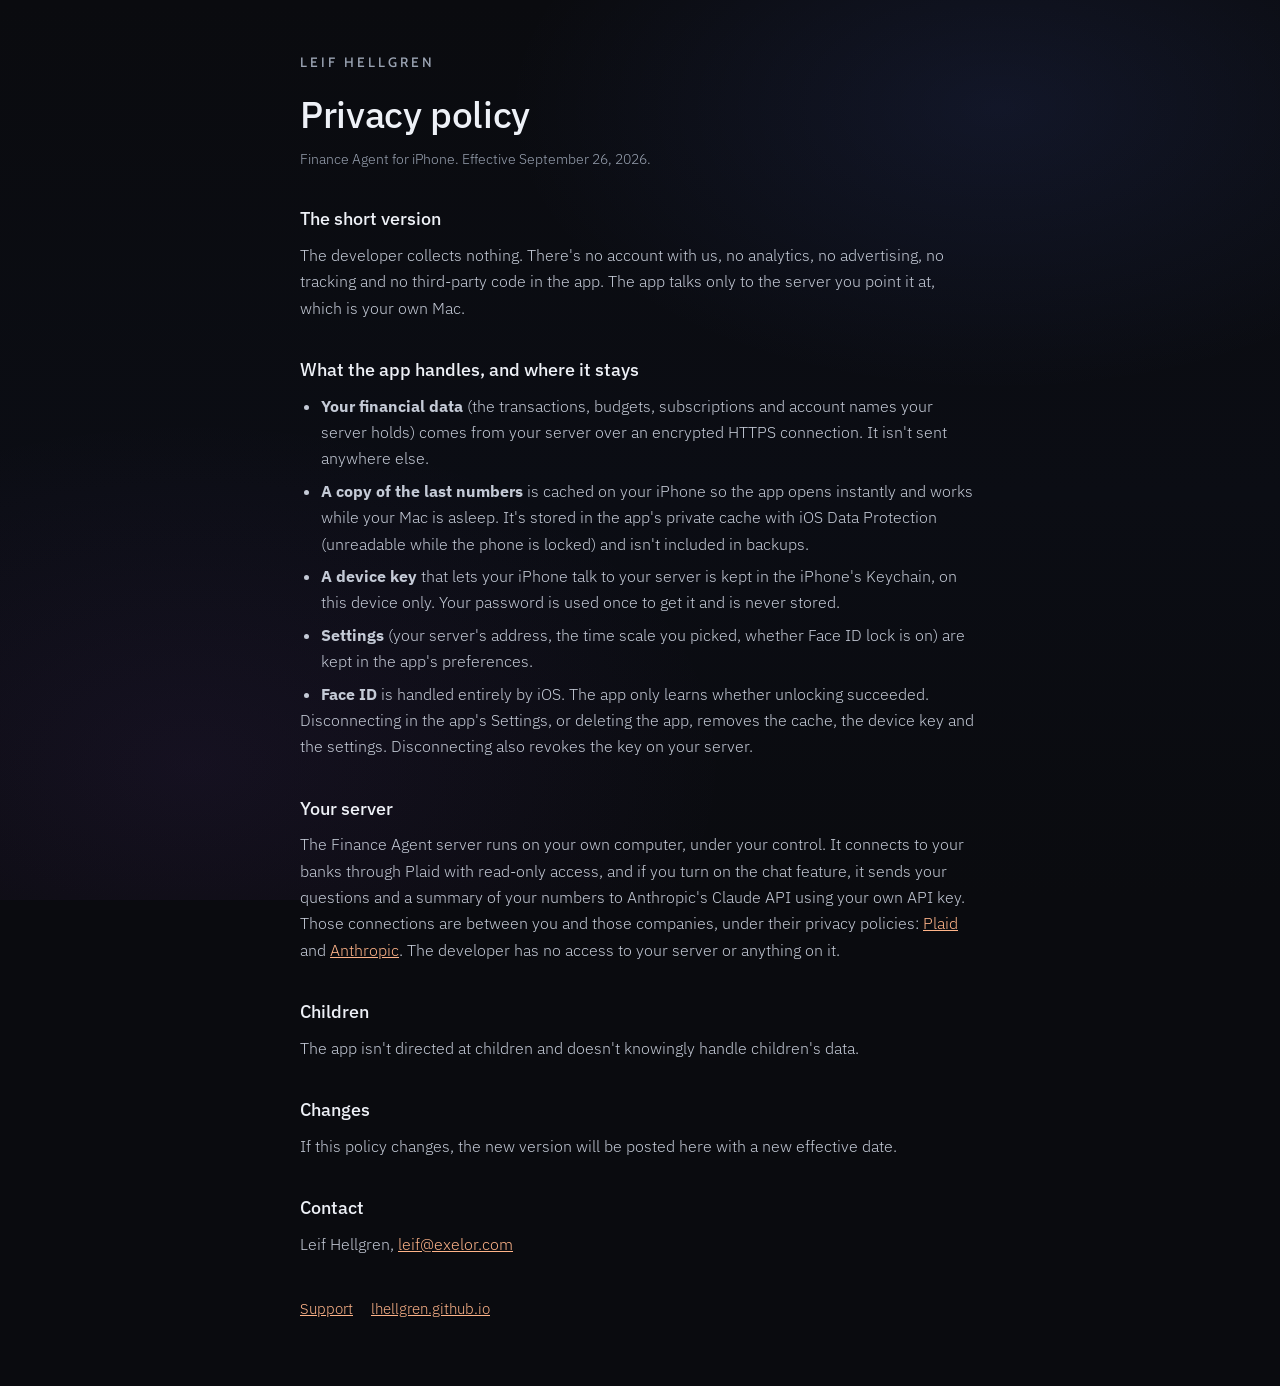
==== finance-agent/privacy.html @ ecdce0dc "Finance Agent: support and privacy pages for the App Store listing /finance-agent/ (support: what it" ====
<!DOCTYPE html>
<html lang="en">
<head>
<meta charset="UTF-8" />
<meta name="viewport" content="width=device-width, initial-scale=1.0" />
<title>Finance Agent · Privacy policy</title>
<meta name="description" content="Finance Agent collects no data. Your financial data stays on your own Mac and iPhone." />
<meta name="theme-color" content="#0a0b0f" />
<link rel="canonical" href="https://lhellgren.github.io/finance-agent/privacy.html" />
<link rel="preconnect" href="https://fonts.googleapis.com" />
<link rel="preconnect" href="https://fonts.gstatic.com" crossorigin />
<link href="https://fonts.googleapis.com/css2?family=IBM+Plex+Sans:wght@300;500&family=IBM+Plex+Mono:wght@400&family=Cabin:wght@500&display=swap" rel="stylesheet" />
<link rel="stylesheet" href="style.css" />
</head>
<body>
<div class="amb"></div>
<main>
  <a class="name" href="/">Leif Hellgren</a>
  <h1>Privacy policy</h1>
  <p class="muted">Finance Agent for iPhone. Effective September 26, 2026.</p>

  <h2>The short version</h2>
  <p>The developer collects nothing. There's no account with us, no analytics, no advertising, no
  tracking and no third-party code in the app. The app talks only to the server you point it at,
  which is your own Mac.</p>

  <h2>What the app handles, and where it stays</h2>
  <ul>
    <li><b>Your financial data</b> (the transactions, budgets, subscriptions and account names your server holds) comes
      from your server over an encrypted HTTPS connection. It isn't sent anywhere else.</li>
    <li><b>A copy of the last numbers</b> is cached on your iPhone so the app opens instantly and works
      while your Mac is asleep. It's stored in the app's private cache with iOS Data Protection
      (unreadable while the phone is locked) and isn't included in backups.</li>
    <li><b>A device key</b> that lets your iPhone talk to your server is kept in the iPhone's Keychain,
      on this device only. Your password is used once to get it and is never stored.</li>
    <li><b>Settings</b> (your server's address, the time scale you picked, whether Face ID lock is on)
      are kept in the app's preferences.</li>
    <li><b>Face ID</b> is handled entirely by iOS. The app only learns whether unlocking succeeded.</li>
  </ul>
  <p>Disconnecting in the app's Settings, or deleting the app, removes the cache, the device key and
  the settings. Disconnecting also revokes the key on your server.</p>

  <h2>Your server</h2>
  <p>The Finance Agent server runs on your own computer, under your control. It connects to your banks
  through Plaid with read-only access, and if you turn on the chat feature, it sends your questions and
  a summary of your numbers to Anthropic's Claude API using your own API key. Those connections are
  between you and those companies, under their privacy policies:
  <a href="https://plaid.com/legal/#end-user-privacy-policy">Plaid</a> and
  <a href="https://www.anthropic.com/legal/privacy">Anthropic</a>. The developer has no access to your
  server or anything on it.</p>

  <h2>Children</h2>
  <p>The app isn't directed at children and doesn't knowingly handle children's data.</p>

  <h2>Changes</h2>
  <p>If this policy changes, the new version will be posted here with a new effective date.</p>

  <h2>Contact</h2>
  <p>Leif Hellgren, <a href="mailto:leif@exelor.com?subject=Finance%20Agent%20privacy">leif@exelor.com</a></p>

  <nav class="links">
    <a href="./">Support</a>
    <a href="/">lhellgren.github.io</a>
  </nav>
</main>
</body>
</html>
---- finance-agent/style.css ----
/* Finance Agent support + privacy pages: the site's palette and type, long-form layout. */
:root { --bg:#0a0b0f; --ink:#eef1f7; --ink-dim:#9aa3b2; --ink-body:#c4cad6; --line:#1d2130;
        --accent:#ff8a4c; --accent-soft:#ffb489; }
* { margin:0; padding:0; box-sizing:border-box; }
html { -webkit-text-size-adjust:100%; }
body { min-height:100vh; background:var(--bg); color:var(--ink);
  font-family:"IBM Plex Sans",system-ui,sans-serif; font-weight:300; line-height:1.65;
  -webkit-font-smoothing:antialiased; padding:48px 20px 64px; }
.amb { position:fixed; inset:0; z-index:-1; background:
  radial-gradient(55% 45% at 78% 12%, rgba(88,120,255,0.10), transparent 70%),
  radial-gradient(60% 55% at 15% 85%, rgba(150,80,220,0.08), transparent 70%),
  linear-gradient(180deg,#0a0b0f 0%,#0b0d14 55%,#0a0b0f 100%); }
main { max-width:680px; margin:0 auto; }
.name { font-family:"Gill Sans","Gill Sans MT","Cabin",sans-serif; font-weight:500; text-transform:uppercase;
  letter-spacing:0.22em; font-size:0.85rem; color:var(--ink-dim); text-decoration:none; }
h1 { font-size:clamp(1.7rem,5vw,2.3rem); font-weight:500; letter-spacing:-0.01em; line-height:1.2; margin:18px 0 10px; }
h2 { font-size:1.12rem; font-weight:500; margin:34px 0 8px; }
p, li { color:var(--ink-body); }
p + p { margin-top:10px; }
ul, ol { padding-left:1.3em; margin-top:8px; }
li + li { margin-top:6px; }
.lede { font-size:1.08rem; color:var(--ink-dim); }
.muted { color:var(--ink-dim); font-size:0.9rem; }
a { color:var(--accent-soft); }
a:focus-visible { outline:2px solid var(--accent); outline-offset:3px; border-radius:4px; }
code { font-family:"IBM Plex Mono",ui-monospace,monospace; font-size:0.88em; background:#141722;
  border:1px solid var(--line); border-radius:5px; padding:1px 5px; color:var(--ink); }
.card { border:1px solid var(--line); border-radius:12px; padding:18px 20px; margin-top:22px; background:rgba(20,23,34,0.55); }
nav.links { display:flex; gap:18px; flex-wrap:wrap; margin-top:40px; font-size:0.93rem; }
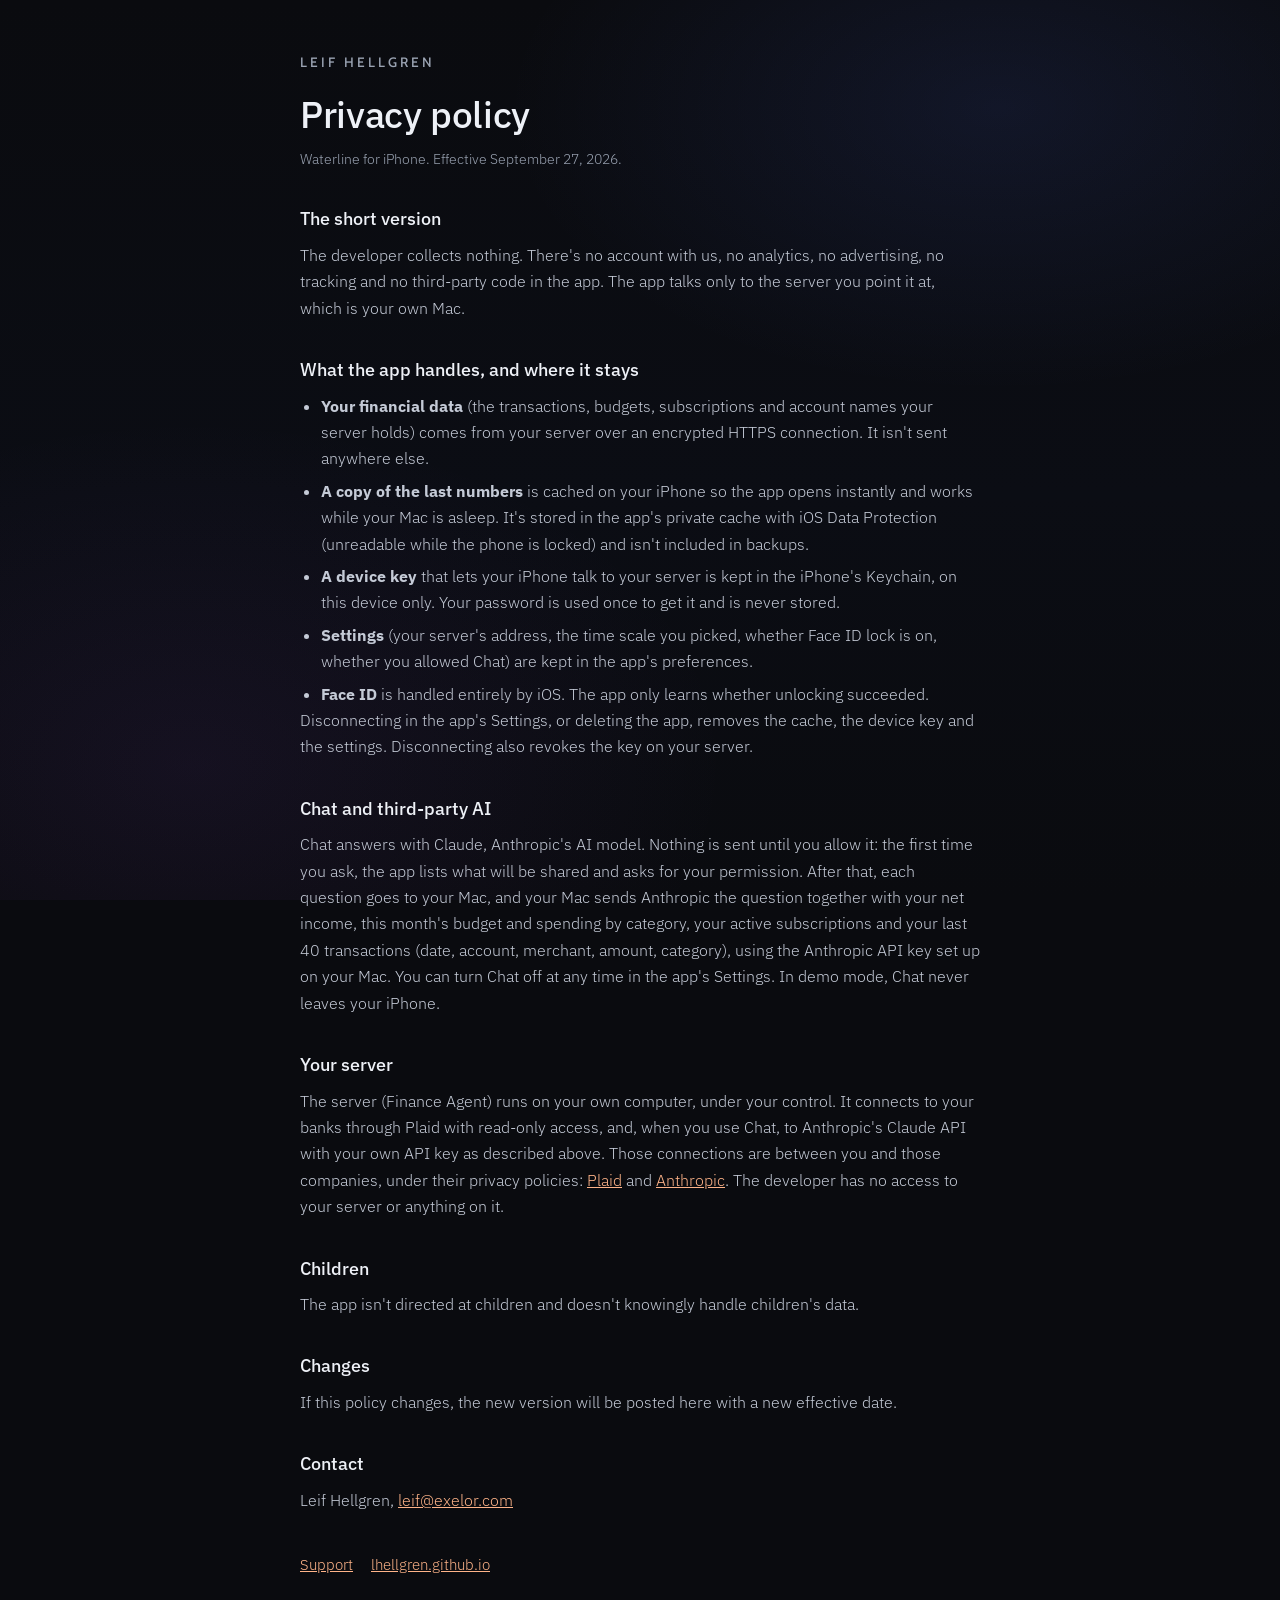
==== commit c2fa412b: "Waterline: support and privacy pages renamed; Chat and third-party AI disclosed The app asks before " ====
--- a/finance-agent/privacy.html
+++ b/finance-agent/privacy.html
@@ -3,8 +3,8 @@
 <head>
 <meta charset="UTF-8" />
 <meta name="viewport" content="width=device-width, initial-scale=1.0" />
-<title>Finance Agent · Privacy policy</title>
-<meta name="description" content="Finance Agent collects no data. Your financial data stays on your own Mac and iPhone." />
+<title>Waterline · Privacy policy</title>
+<meta name="description" content="Waterline collects no data. Your financial data stays on your own Mac and iPhone." />
 <meta name="theme-color" content="#0a0b0f" />
 <link rel="canonical" href="https://lhellgren.github.io/finance-agent/privacy.html" />
 <link rel="preconnect" href="https://fonts.googleapis.com" />
@@ -17,7 +17,7 @@
 <main>
   <a class="name" href="/">Leif Hellgren</a>
   <h1>Privacy policy</h1>
-  <p class="muted">Finance Agent for iPhone. Effective September 26, 2026.</p>
+  <p class="muted">Waterline for iPhone. Effective September 27, 2026.</p>
 
   <h2>The short version</h2>
   <p>The developer collects nothing. There's no account with us, no analytics, no advertising, no
@@ -33,18 +33,26 @@
       (unreadable while the phone is locked) and isn't included in backups.</li>
     <li><b>A device key</b> that lets your iPhone talk to your server is kept in the iPhone's Keychain,
       on this device only. Your password is used once to get it and is never stored.</li>
-    <li><b>Settings</b> (your server's address, the time scale you picked, whether Face ID lock is on)
-      are kept in the app's preferences.</li>
+    <li><b>Settings</b> (your server's address, the time scale you picked, whether Face ID lock is on,
+      whether you allowed Chat) are kept in the app's preferences.</li>
     <li><b>Face ID</b> is handled entirely by iOS. The app only learns whether unlocking succeeded.</li>
   </ul>
   <p>Disconnecting in the app's Settings, or deleting the app, removes the cache, the device key and
   the settings. Disconnecting also revokes the key on your server.</p>
 
+  <h2>Chat and third-party AI</h2>
+  <p>Chat answers with Claude, Anthropic's AI model. Nothing is sent until you allow it: the first time
+  you ask, the app lists what will be shared and asks for your permission. After that, each question
+  goes to your Mac, and your Mac sends Anthropic the question together with your net income, this
+  month's budget and spending by category, your active subscriptions and your last 40 transactions
+  (date, account, merchant, amount, category), using the Anthropic API key set up on your Mac. You can
+  turn Chat off at any time in the app's Settings. In demo mode, Chat never leaves your iPhone.</p>
+
   <h2>Your server</h2>
-  <p>The Finance Agent server runs on your own computer, under your control. It connects to your banks
-  through Plaid with read-only access, and if you turn on the chat feature, it sends your questions and
-  a summary of your numbers to Anthropic's Claude API using your own API key. Those connections are
-  between you and those companies, under their privacy policies:
+  <p>The server (Finance Agent) runs on your own computer, under your control. It connects to your banks
+  through Plaid with read-only access, and, when you use Chat, to Anthropic's Claude API with your own
+  API key as described above. Those connections are between you and those companies, under their
+  privacy policies:
   <a href="https://plaid.com/legal/#end-user-privacy-policy">Plaid</a> and
   <a href="https://www.anthropic.com/legal/privacy">Anthropic</a>. The developer has no access to your
   server or anything on it.</p>
@@ -56,7 +64,7 @@
   <p>If this policy changes, the new version will be posted here with a new effective date.</p>
 
   <h2>Contact</h2>
-  <p>Leif Hellgren, <a href="mailto:leif@exelor.com?subject=Finance%20Agent%20privacy">leif@exelor.com</a></p>
+  <p>Leif Hellgren, <a href="mailto:leif@exelor.com?subject=Waterline%20privacy">leif@exelor.com</a></p>
 
   <nav class="links">
     <a href="./">Support</a>
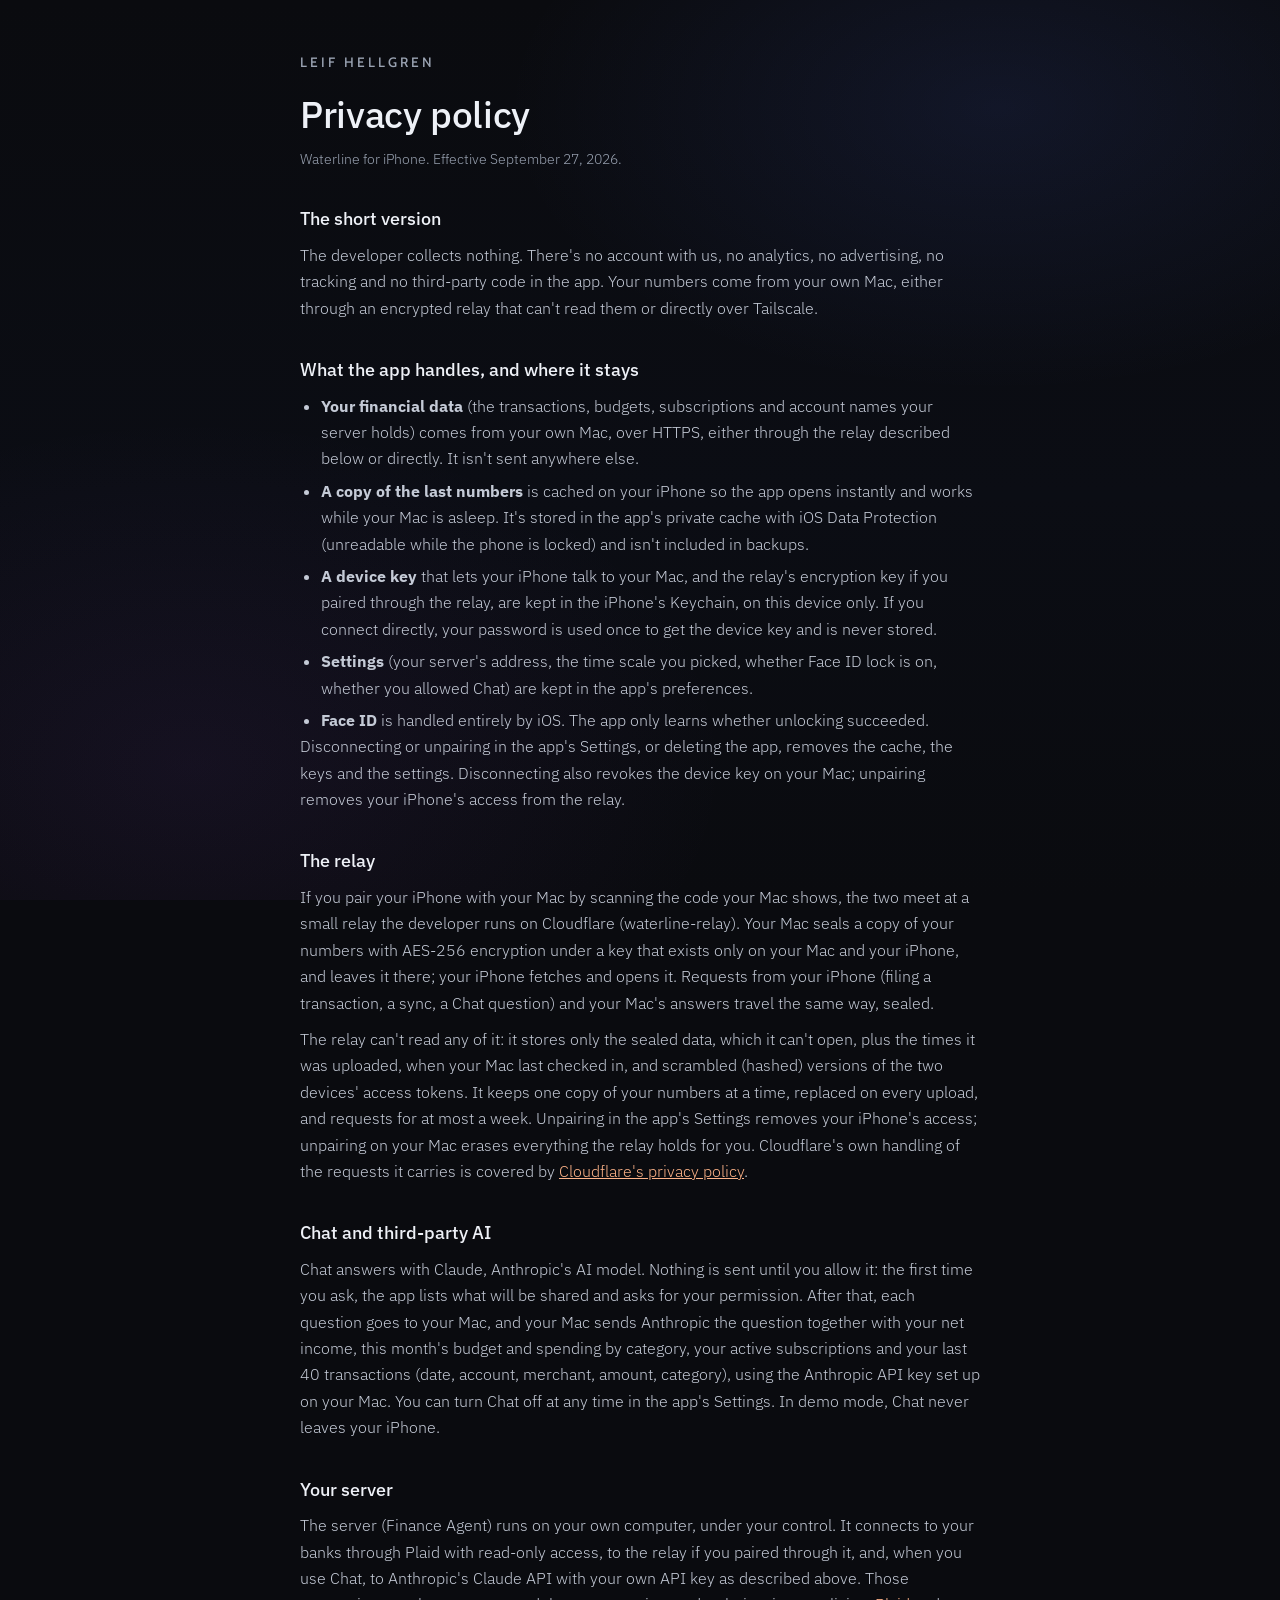
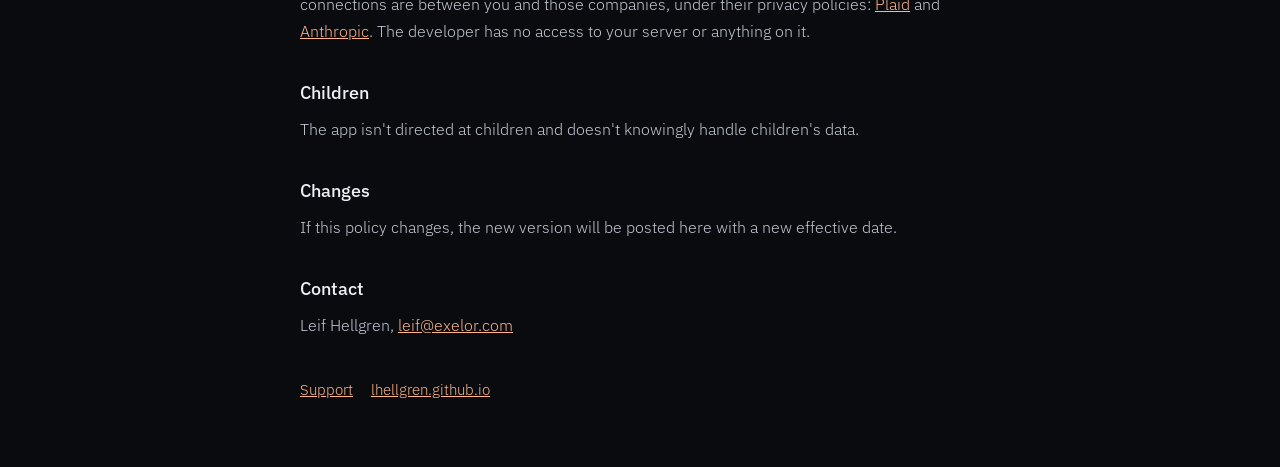
==== commit ed15f7ac: "Waterline pages: pairing through the encrypted relay (support steps, privacy policy) Co-Authored-By:" ====
--- a/finance-agent/privacy.html
+++ b/finance-agent/privacy.html
@@ -21,24 +21,41 @@
 
   <h2>The short version</h2>
   <p>The developer collects nothing. There's no account with us, no analytics, no advertising, no
-  tracking and no third-party code in the app. The app talks only to the server you point it at,
-  which is your own Mac.</p>
+  tracking and no third-party code in the app. Your numbers come from your own Mac, either through
+  an encrypted relay that can't read them or directly over Tailscale.</p>
 
   <h2>What the app handles, and where it stays</h2>
   <ul>
     <li><b>Your financial data</b> (the transactions, budgets, subscriptions and account names your server holds) comes
-      from your server over an encrypted HTTPS connection. It isn't sent anywhere else.</li>
+      from your own Mac, over HTTPS, either through the relay described below or directly. It isn't sent
+      anywhere else.</li>
     <li><b>A copy of the last numbers</b> is cached on your iPhone so the app opens instantly and works
       while your Mac is asleep. It's stored in the app's private cache with iOS Data Protection
       (unreadable while the phone is locked) and isn't included in backups.</li>
-    <li><b>A device key</b> that lets your iPhone talk to your server is kept in the iPhone's Keychain,
-      on this device only. Your password is used once to get it and is never stored.</li>
+    <li><b>A device key</b> that lets your iPhone talk to your Mac, and the relay's encryption key if you
+      paired through the relay, are kept in the iPhone's Keychain, on this device only. If you connect
+      directly, your password is used once to get the device key and is never stored.</li>
     <li><b>Settings</b> (your server's address, the time scale you picked, whether Face ID lock is on,
       whether you allowed Chat) are kept in the app's preferences.</li>
     <li><b>Face ID</b> is handled entirely by iOS. The app only learns whether unlocking succeeded.</li>
   </ul>
-  <p>Disconnecting in the app's Settings, or deleting the app, removes the cache, the device key and
-  the settings. Disconnecting also revokes the key on your server.</p>
+  <p>Disconnecting or unpairing in the app's Settings, or deleting the app, removes the cache, the keys
+  and the settings. Disconnecting also revokes the device key on your Mac; unpairing removes your
+  iPhone's access from the relay.</p>
+
+  <h2>The relay</h2>
+  <p>If you pair your iPhone with your Mac by scanning the code your Mac shows, the two meet at a
+  small relay the developer runs on Cloudflare (waterline-relay). Your Mac seals a copy of your
+  numbers with AES-256 encryption under a key that exists only on your Mac and your iPhone, and
+  leaves it there; your iPhone fetches and opens it. Requests from your iPhone (filing a transaction,
+  a sync, a Chat question) and your Mac's answers travel the same way, sealed.</p>
+  <p>The relay can't read any of it: it stores only the sealed data, which it can't open, plus the
+  times it was uploaded, when your Mac last checked in, and scrambled (hashed) versions of the two
+  devices' access tokens. It keeps one copy of your numbers at a time, replaced on every upload, and
+  requests for at most a week. Unpairing in the app's Settings removes your iPhone's access; unpairing
+  on your Mac erases everything the relay holds for you. Cloudflare's own handling of the requests it
+  carries is covered by <a href="https://www.cloudflare.com/privacypolicy/">Cloudflare's privacy
+  policy</a>.</p>
 
   <h2>Chat and third-party AI</h2>
   <p>Chat answers with Claude, Anthropic's AI model. Nothing is sent until you allow it: the first time
@@ -50,8 +67,8 @@
 
   <h2>Your server</h2>
   <p>The server (Finance Agent) runs on your own computer, under your control. It connects to your banks
-  through Plaid with read-only access, and, when you use Chat, to Anthropic's Claude API with your own
-  API key as described above. Those connections are between you and those companies, under their
+  through Plaid with read-only access, to the relay if you paired through it, and, when you use Chat, to
+  Anthropic's Claude API with your own API key as described above. Those connections are between you and those companies, under their
   privacy policies:
   <a href="https://plaid.com/legal/#end-user-privacy-policy">Plaid</a> and
   <a href="https://www.anthropic.com/legal/privacy">Anthropic</a>. The developer has no access to your
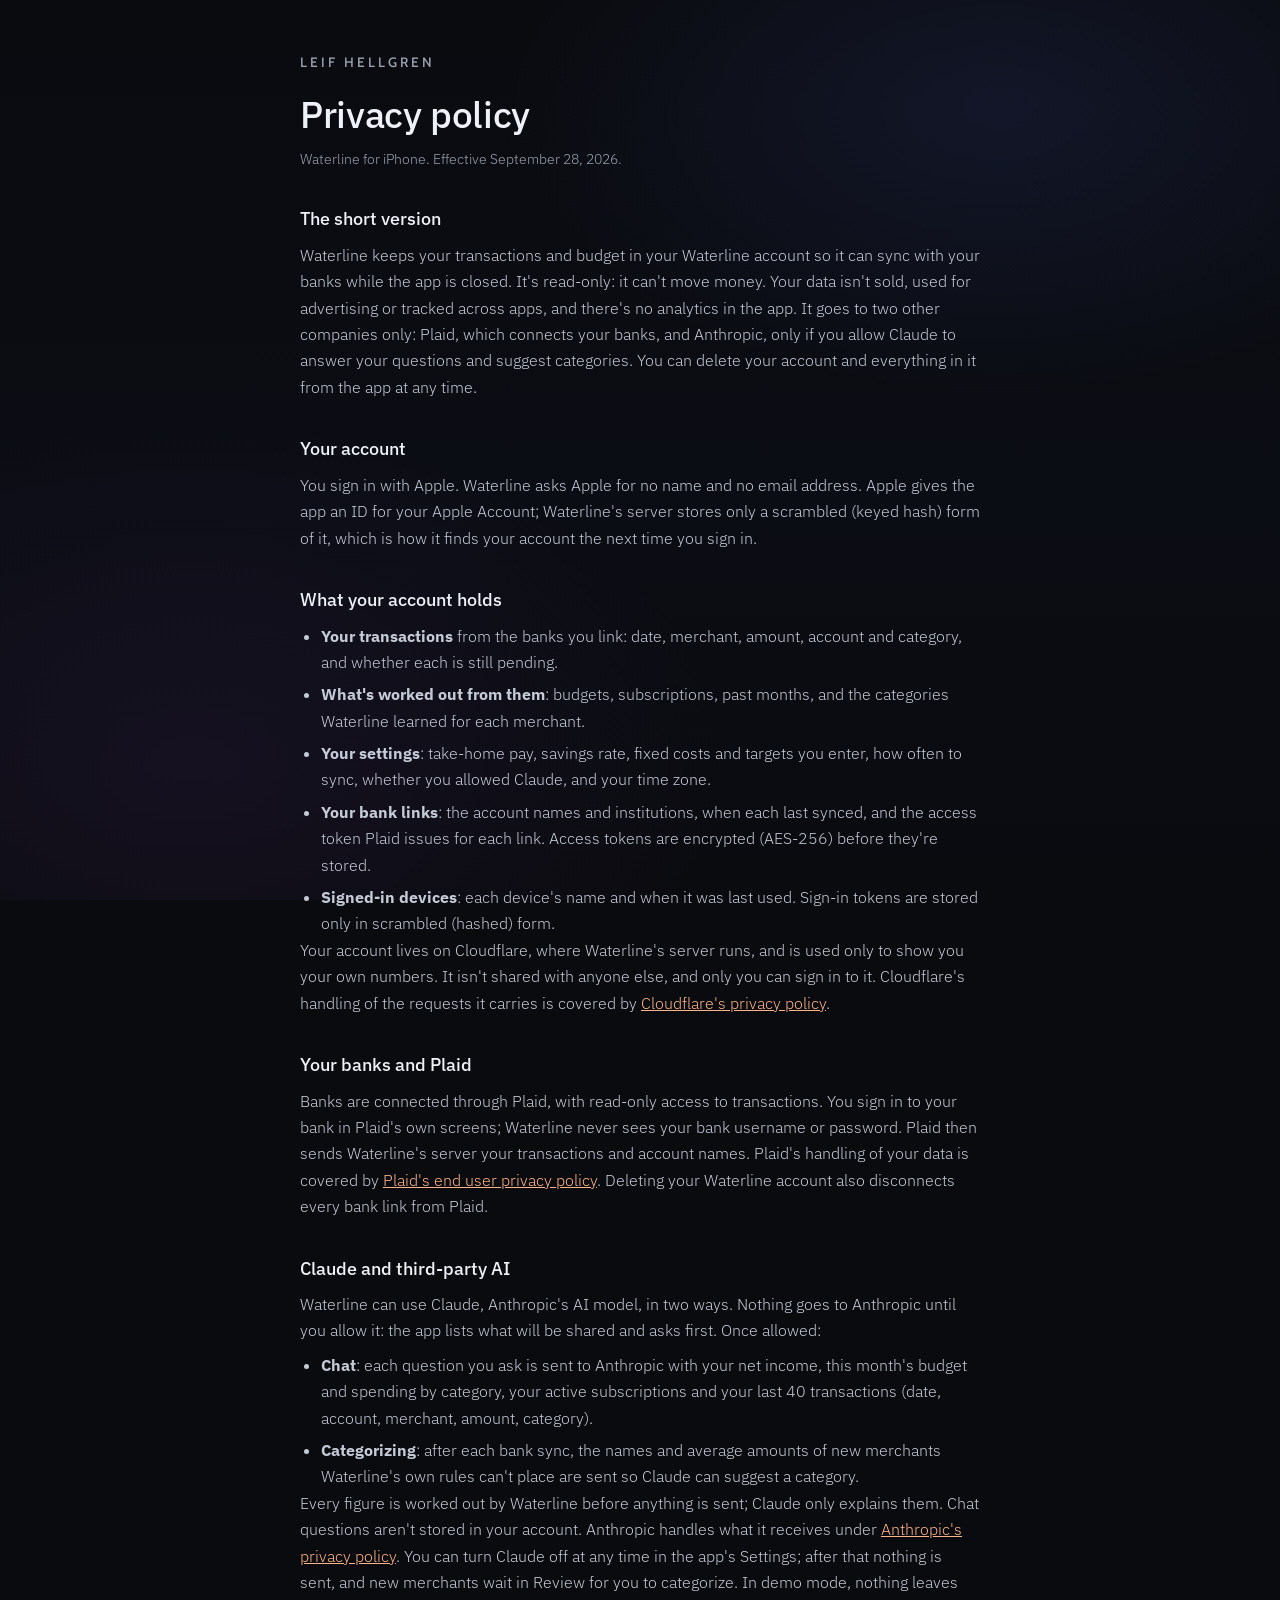
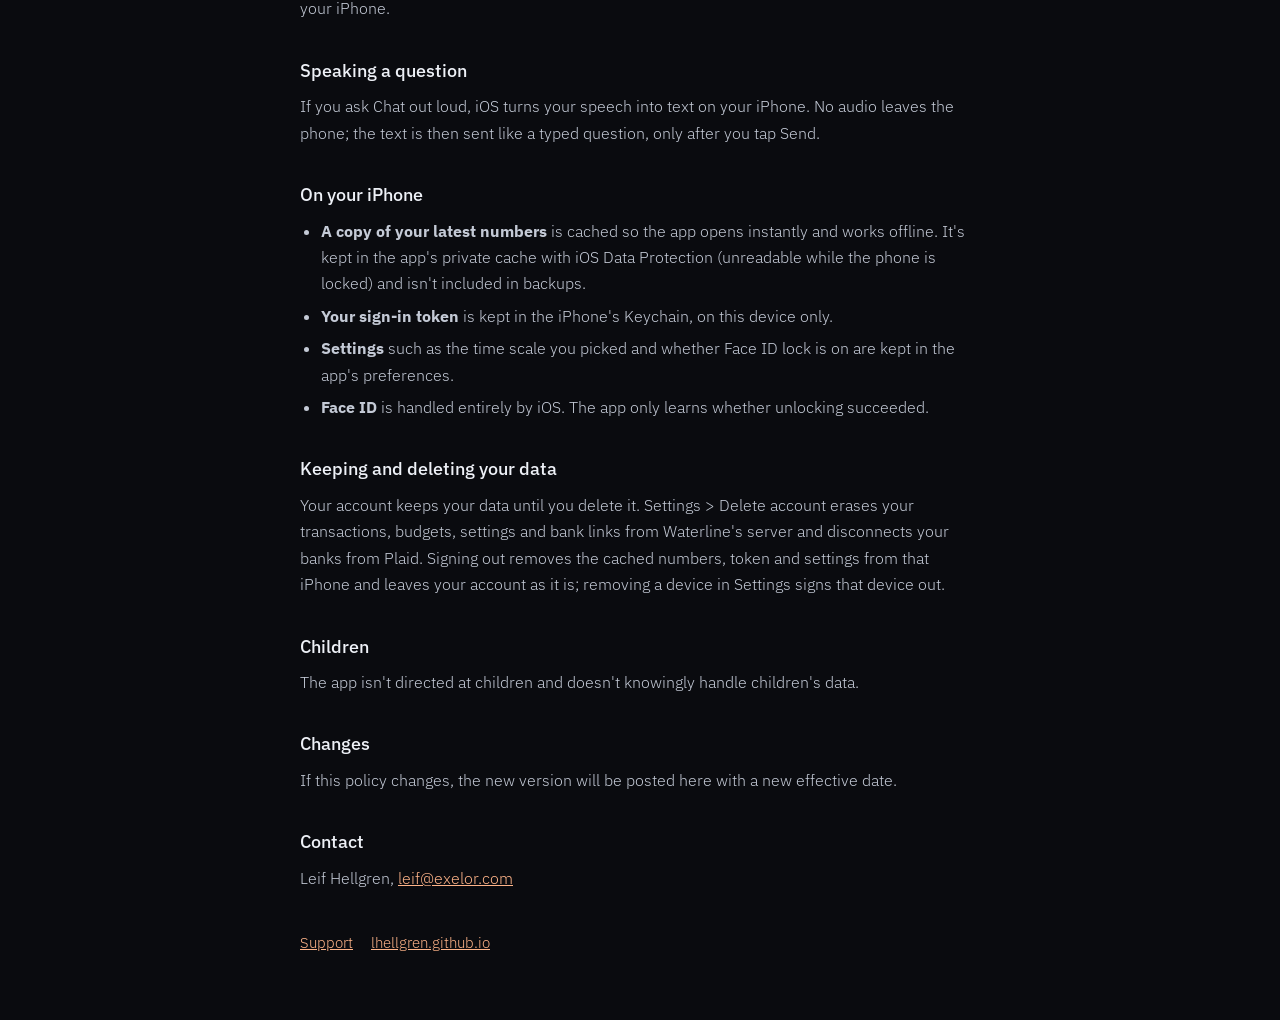
==== commit b3e0f4a5: "Waterline pages: accounts (Sign in with Apple, Plaid in the app, Claude only with consent, deleting " ====
--- a/finance-agent/privacy.html
+++ b/finance-agent/privacy.html
@@ -4,7 +4,7 @@
 <meta charset="UTF-8" />
 <meta name="viewport" content="width=device-width, initial-scale=1.0" />
 <title>Waterline · Privacy policy</title>
-<meta name="description" content="Waterline collects no data. Your financial data stays on your own Mac and iPhone." />
+<meta name="description" content="What Waterline keeps in your account, who it shares it with (Plaid, and Anthropic only if you allow it), and how to delete it." />
 <meta name="theme-color" content="#0a0b0f" />
 <link rel="canonical" href="https://lhellgren.github.io/finance-agent/privacy.html" />
 <link rel="preconnect" href="https://fonts.googleapis.com" />
@@ -17,62 +17,83 @@
 <main>
   <a class="name" href="/">Leif Hellgren</a>
   <h1>Privacy policy</h1>
-  <p class="muted">Waterline for iPhone. Effective September 27, 2026.</p>
+  <p class="muted">Waterline for iPhone. Effective September 28, 2026.</p>
 
   <h2>The short version</h2>
-  <p>The developer collects nothing. There's no account with us, no analytics, no advertising, no
-  tracking and no third-party code in the app. Your numbers come from your own Mac, either through
-  an encrypted relay that can't read them or directly over Tailscale.</p>
+  <p>Waterline keeps your transactions and budget in your Waterline account so it can sync with your
+  banks while the app is closed. It's read-only: it can't move money. Your data isn't sold, used for
+  advertising or tracked across apps, and there's no analytics in the app. It goes to two other
+  companies only: Plaid, which connects your banks, and Anthropic, only if you allow Claude to answer
+  your questions and suggest categories. You can delete your account and everything in it from the
+  app at any time.</p>
 
-  <h2>What the app handles, and where it stays</h2>
+  <h2>Your account</h2>
+  <p>You sign in with Apple. Waterline asks Apple for no name and no email address. Apple gives the
+  app an ID for your Apple Account; Waterline's server stores only a scrambled (keyed hash) form of
+  it, which is how it finds your account the next time you sign in.</p>
+
+  <h2>What your account holds</h2>
   <ul>
-    <li><b>Your financial data</b> (the transactions, budgets, subscriptions and account names your server holds) comes
-      from your own Mac, over HTTPS, either through the relay described below or directly. It isn't sent
-      anywhere else.</li>
-    <li><b>A copy of the last numbers</b> is cached on your iPhone so the app opens instantly and works
-      while your Mac is asleep. It's stored in the app's private cache with iOS Data Protection
-      (unreadable while the phone is locked) and isn't included in backups.</li>
-    <li><b>A device key</b> that lets your iPhone talk to your Mac, and the relay's encryption key if you
-      paired through the relay, are kept in the iPhone's Keychain, on this device only. If you connect
-      directly, your password is used once to get the device key and is never stored.</li>
-    <li><b>Settings</b> (your server's address, the time scale you picked, whether Face ID lock is on,
-      whether you allowed Chat) are kept in the app's preferences.</li>
+    <li><b>Your transactions</b> from the banks you link: date, merchant, amount, account and category,
+      and whether each is still pending.</li>
+    <li><b>What's worked out from them</b>: budgets, subscriptions, past months, and the categories
+      Waterline learned for each merchant.</li>
+    <li><b>Your settings</b>: take-home pay, savings rate, fixed costs and targets you enter, how often
+      to sync, whether you allowed Claude, and your time zone.</li>
+    <li><b>Your bank links</b>: the account names and institutions, when each last synced, and the
+      access token Plaid issues for each link. Access tokens are encrypted (AES-256) before they're
+      stored.</li>
+    <li><b>Signed-in devices</b>: each device's name and when it was last used. Sign-in tokens are
+      stored only in scrambled (hashed) form.</li>
+  </ul>
+  <p>Your account lives on Cloudflare, where Waterline's server runs, and is used only to show you your
+  own numbers. It isn't shared with anyone else, and only you can sign in to it. Cloudflare's handling
+  of the requests it carries is covered by
+  <a href="https://www.cloudflare.com/privacypolicy/">Cloudflare's privacy policy</a>.</p>
+
+  <h2>Your banks and Plaid</h2>
+  <p>Banks are connected through Plaid, with read-only access to transactions. You sign in to your bank
+  in Plaid's own screens; Waterline never sees your bank username or password. Plaid then sends
+  Waterline's server your transactions and account names. Plaid's handling of your data is covered by
+  <a href="https://plaid.com/legal/#end-user-privacy-policy">Plaid's end user privacy policy</a>.
+  Deleting your Waterline account also disconnects every bank link from Plaid.</p>
+
+  <h2>Claude and third-party AI</h2>
+  <p>Waterline can use Claude, Anthropic's AI model, in two ways. Nothing goes to Anthropic until you
+  allow it: the app lists what will be shared and asks first. Once allowed:</p>
+  <ul>
+    <li><b>Chat</b>: each question you ask is sent to Anthropic with your net income, this month's budget
+      and spending by category, your active subscriptions and your last 40 transactions (date, account,
+      merchant, amount, category).</li>
+    <li><b>Categorizing</b>: after each bank sync, the names and average amounts of new merchants
+      Waterline's own rules can't place are sent so Claude can suggest a category.</li>
+  </ul>
+  <p>Every figure is worked out by Waterline before anything is sent; Claude only explains them. Chat
+  questions aren't stored in your account. Anthropic handles what it receives under
+  <a href="https://www.anthropic.com/legal/privacy">Anthropic's privacy policy</a>. You can turn
+  Claude off at any time in the app's Settings; after that nothing is sent, and new merchants wait in
+  Review for you to categorize. In demo mode, nothing leaves your iPhone.</p>
+
+  <h2>Speaking a question</h2>
+  <p>If you ask Chat out loud, iOS turns your speech into text on your iPhone. No audio leaves the
+  phone; the text is then sent like a typed question, only after you tap Send.</p>
+
+  <h2>On your iPhone</h2>
+  <ul>
+    <li><b>A copy of your latest numbers</b> is cached so the app opens instantly and works offline. It's
+      kept in the app's private cache with iOS Data Protection (unreadable while the phone is locked)
+      and isn't included in backups.</li>
+    <li><b>Your sign-in token</b> is kept in the iPhone's Keychain, on this device only.</li>
+    <li><b>Settings</b> such as the time scale you picked and whether Face ID lock is on are kept in the
+      app's preferences.</li>
     <li><b>Face ID</b> is handled entirely by iOS. The app only learns whether unlocking succeeded.</li>
   </ul>
-  <p>Disconnecting or unpairing in the app's Settings, or deleting the app, removes the cache, the keys
-  and the settings. Disconnecting also revokes the device key on your Mac; unpairing removes your
-  iPhone's access from the relay.</p>
 
-  <h2>The relay</h2>
-  <p>If you pair your iPhone with your Mac by scanning the code your Mac shows, the two meet at a
-  small relay the developer runs on Cloudflare (waterline-relay). Your Mac seals a copy of your
-  numbers with AES-256 encryption under a key that exists only on your Mac and your iPhone, and
-  leaves it there; your iPhone fetches and opens it. Requests from your iPhone (filing a transaction,
-  a sync, a Chat question) and your Mac's answers travel the same way, sealed.</p>
-  <p>The relay can't read any of it: it stores only the sealed data, which it can't open, plus the
-  times it was uploaded, when your Mac last checked in, and scrambled (hashed) versions of the two
-  devices' access tokens. It keeps one copy of your numbers at a time, replaced on every upload, and
-  requests for at most a week. Unpairing in the app's Settings removes your iPhone's access; unpairing
-  on your Mac erases everything the relay holds for you. Cloudflare's own handling of the requests it
-  carries is covered by <a href="https://www.cloudflare.com/privacypolicy/">Cloudflare's privacy
-  policy</a>.</p>
-
-  <h2>Chat and third-party AI</h2>
-  <p>Chat answers with Claude, Anthropic's AI model. Nothing is sent until you allow it: the first time
-  you ask, the app lists what will be shared and asks for your permission. After that, each question
-  goes to your Mac, and your Mac sends Anthropic the question together with your net income, this
-  month's budget and spending by category, your active subscriptions and your last 40 transactions
-  (date, account, merchant, amount, category), using the Anthropic API key set up on your Mac. You can
-  turn Chat off at any time in the app's Settings. In demo mode, Chat never leaves your iPhone.</p>
-
-  <h2>Your server</h2>
-  <p>The server (Finance Agent) runs on your own computer, under your control. It connects to your banks
-  through Plaid with read-only access, to the relay if you paired through it, and, when you use Chat, to
-  Anthropic's Claude API with your own API key as described above. Those connections are between you and those companies, under their
-  privacy policies:
-  <a href="https://plaid.com/legal/#end-user-privacy-policy">Plaid</a> and
-  <a href="https://www.anthropic.com/legal/privacy">Anthropic</a>. The developer has no access to your
-  server or anything on it.</p>
+  <h2>Keeping and deleting your data</h2>
+  <p>Your account keeps your data until you delete it. Settings &gt; Delete account erases your
+  transactions, budgets, settings and bank links from Waterline's server and disconnects your banks from
+  Plaid. Signing out removes the cached numbers, token and settings from that iPhone and leaves your
+  account as it is; removing a device in Settings signs that device out.</p>
 
   <h2>Children</h2>
   <p>The app isn't directed at children and doesn't knowingly handle children's data.</p>
